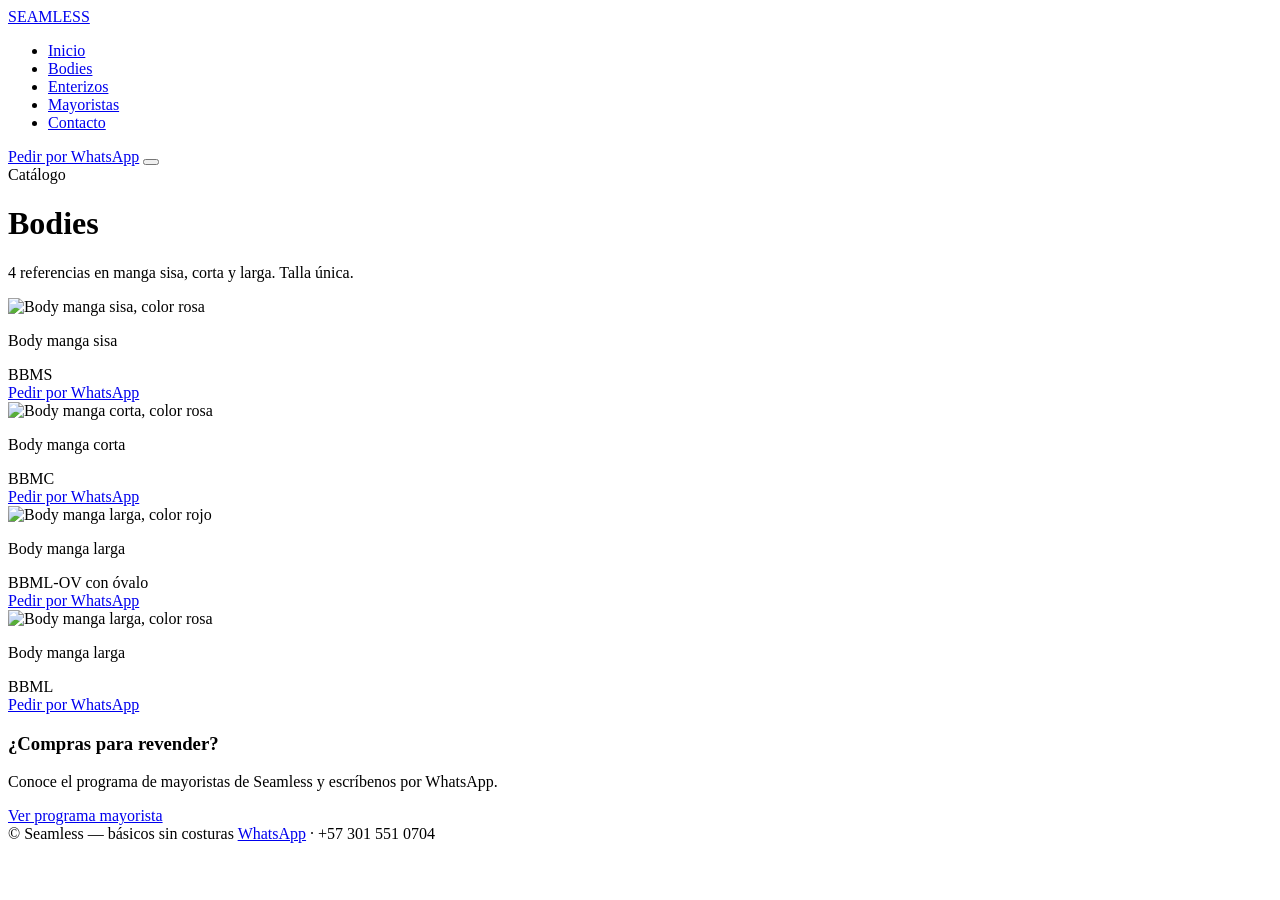
==== bodies.html @ 99f45785 "Add files via upload" ====
<!DOCTYPE html>
<html lang="es">
<head>
<meta charset="UTF-8">
<meta name="viewport" content="width=device-width, initial-scale=1.0">
<title>Bodies — Seamless</title>
<meta name="description" content="Bodies: 4 referencias. 4 referencias en manga sisa, corta y larga. Talla única.">
<link rel="icon" type="image/png" href="images/favicon-32.png">
<link rel="apple-touch-icon" href="images/apple-touch-icon.png">
<link rel="preconnect" href="https://fonts.googleapis.com">
<link rel="preconnect" href="https://fonts.gstatic.com" crossorigin>
<link href="https://fonts.googleapis.com/css2?family=Bricolage+Grotesque:opsz,wght@12..96,500;12..96,600;12..96,700&family=Work+Sans:wght@400;500;600;700&family=IBM+Plex+Mono:wght@400;500&display=swap" rel="stylesheet">
<link rel="stylesheet" href="css/styles.css">
</head>
<body>
<header class="site-nav">
  <div class="nav-inner">
    <a class="wordmark" href="index.html">SEAMLESS</a>
    <div class="nav-right">
      <ul class="nav-links">
        <li><a href="index.html">Inicio</a></li><li><a href="bodies.html" aria-current="page">Bodies</a></li><li><a href="enterizos.html">Enterizos</a></li><li><a href="mayoristas.html">Mayoristas</a></li><li><a href="contacto.html">Contacto</a></li>
      </ul>
      <a class="nav-cta" href="https://wa.me/573015510704?text=Hola%2C%20quiero%20hacer%20un%20pedido%20de%20Seamless">Pedir por WhatsApp</a>
      <button class="nav-toggle" aria-label="Abrir menú" aria-expanded="false">
        <span></span>
      </button>
    </div>
  </div>
</header>

<div class="page-tag">Catálogo</div>
<div class="hero">
  <h1>Bodies</h1>
  <p class="lede">4 referencias en manga sisa, corta y larga. Talla única.</p>
</div>

<section class="section" style="padding-top:0;">
  <div class="pgrid">
        <div class="pcard">
          <img class="pc-photo" src="images/bbms.jpg" alt="Body manga sisa, color rosa" width="900" height="1205" loading="lazy">
          <div class="pc-body">
            <p class="pc-name">Body manga sisa</p>
            <div class="pc-chips">
              <span class="chip chip--code">BBMS</span>
              
            </div>
            <div class="swatches"><span class="sw" style="background:#E7A9C4" title="Rosa"></span><span class="sw" style="background:#C98CA0" title="P De Rosa"></span><span class="sw" style="background:#171310" title="Negro"></span><span class="sw" style="background:#D9A63B" title="Amarillo"></span><span class="sw" style="background:#5C1F2E" title="Vinotinto"></span><span class="sw" style="background:#A5332E" title="Rojo"></span><span class="sw" style="background:linear-gradient(90deg,#D9B99B 50%,#6B4A34 50%)" title="Nude / Café"></span><span class="sw" style="background:linear-gradient(90deg,#D9A63B 50%,#A9C7DE 50%)" title="Amarillo / Azul Bebé"></span></div>
            <a class="wa-btn" href="https://wa.me/573015510704?text=Hola%2C%20quiero%20pedir%20el%20BBMS%20-%20Body%20manga%20sisa">Pedir por WhatsApp</a>
          </div>
        </div>
        <div class="pcard">
          <img class="pc-photo" src="images/bbmc.jpg" alt="Body manga corta, color rosa" width="900" height="1205" loading="lazy">
          <div class="pc-body">
            <p class="pc-name">Body manga corta</p>
            <div class="pc-chips">
              <span class="chip chip--code">BBMC</span>
              
            </div>
            <div class="swatches"><span class="sw" style="background:linear-gradient(90deg,#E7A9C4 50%,#EDE6D6 50%)" title="Rosa / Crudo"></span><span class="sw" style="background:linear-gradient(90deg,#C98CA0 50%,#EDE6D6 50%)" title="P De Rosa / Crudo"></span><span class="sw" style="background:linear-gradient(90deg,#6E6B3E 50%,#EDE6D6 50%)" title="Verde Oliva / Crudo"></span><span class="sw" style="background:#171310" title="Negro"></span><span class="sw" style="background:#D9A63B" title="Amarillo"></span><span class="sw" style="background:#5C1F2E" title="Vinotinto"></span><span class="sw" style="background:#6B4A34" title="Café"></span><span class="sw" style="background:#A9C7DE" title="Azul Bebé"></span></div>
            <a class="wa-btn" href="https://wa.me/573015510704?text=Hola%2C%20quiero%20pedir%20el%20BBMC%20-%20Body%20manga%20corta">Pedir por WhatsApp</a>
          </div>
        </div>
        <div class="pcard">
          <img class="pc-photo" src="images/bbml-ov.jpg" alt="Body manga larga, color rojo" width="900" height="1205" loading="lazy">
          <div class="pc-body">
            <p class="pc-name">Body manga larga</p>
            <div class="pc-chips">
              <span class="chip chip--code">BBML-OV</span>
              <span class="chip">con óvalo</span>
            </div>
            <div class="swatches"><span class="sw" style="background:#A5332E" title="Rojo"></span></div>
            <a class="wa-btn" href="https://wa.me/573015510704?text=Hola%2C%20quiero%20pedir%20el%20BBML-OV%20-%20Body%20manga%20larga">Pedir por WhatsApp</a>
          </div>
        </div>
        <div class="pcard">
          <img class="pc-photo" src="images/bbml.jpg" alt="Body manga larga, color rosa" width="900" height="1205" loading="lazy">
          <div class="pc-body">
            <p class="pc-name">Body manga larga</p>
            <div class="pc-chips">
              <span class="chip chip--code">BBML</span>
              
            </div>
            <div class="swatches"><span class="sw" style="background:linear-gradient(90deg,#E7A9C4 50%,#EDE6D6 50%)" title="Rosa / Crudo"></span><span class="sw" style="background:linear-gradient(90deg,#C98CA0 50%,#EDE6D6 50%)" title="P De Rosa / Crudo"></span><span class="sw" style="background:linear-gradient(90deg,#D9B99B 50%,#6B4A34 50%)" title="Nude / Café"></span><span class="sw" style="background:#5C1F2E" title="Vinotinto"></span><span class="sw" style="background:#6B4A34" title="Café"></span><span class="sw" style="background:#D9B99B" title="Nude"></span><span class="sw" style="background:#171310" title="Negro"></span></div>
            <a class="wa-btn" href="https://wa.me/573015510704?text=Hola%2C%20quiero%20pedir%20el%20BBML%20-%20Body%20manga%20larga">Pedir por WhatsApp</a>
          </div>
        </div>
      </div>
</section>

<section class="wholesale-band">
  <div class="wholesale-inner">
    <div>
      <h3>¿Compras para revender?</h3>
      <p>Conoce el programa de mayoristas de Seamless y escríbenos por WhatsApp.</p>
    </div>
    <a class="btn btn--solid" href="mayoristas.html">Ver programa mayorista</a>
  </div>
</section>

<footer class="site-footer">
  <span>&copy; Seamless &mdash; básicos sin costuras</span>
  <span><a href="https://wa.me/573015510704?text=Hola%2C%20quiero%20hacer%20un%20pedido%20de%20Seamless">WhatsApp</a> &middot; +57 301 551 0704</span>
</footer>
<script src="js/main.js"></script>
</body>
</html>
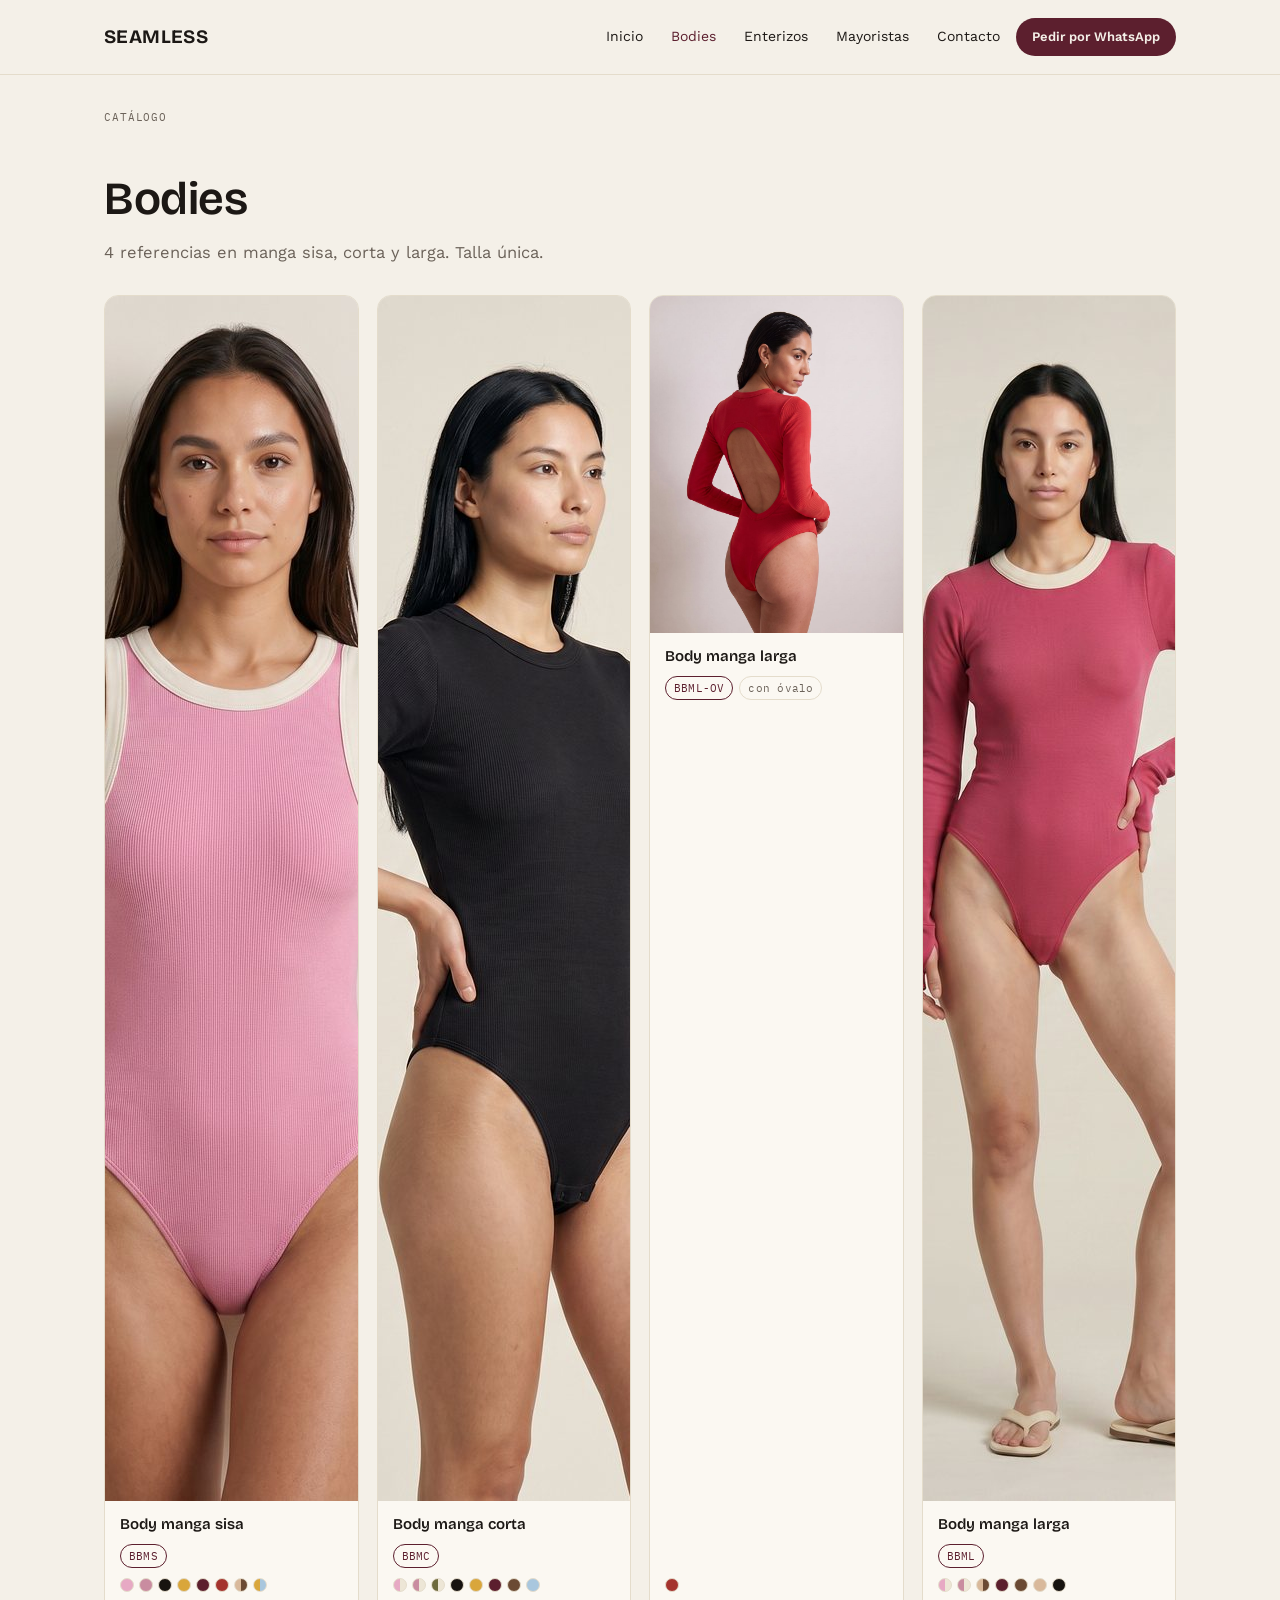
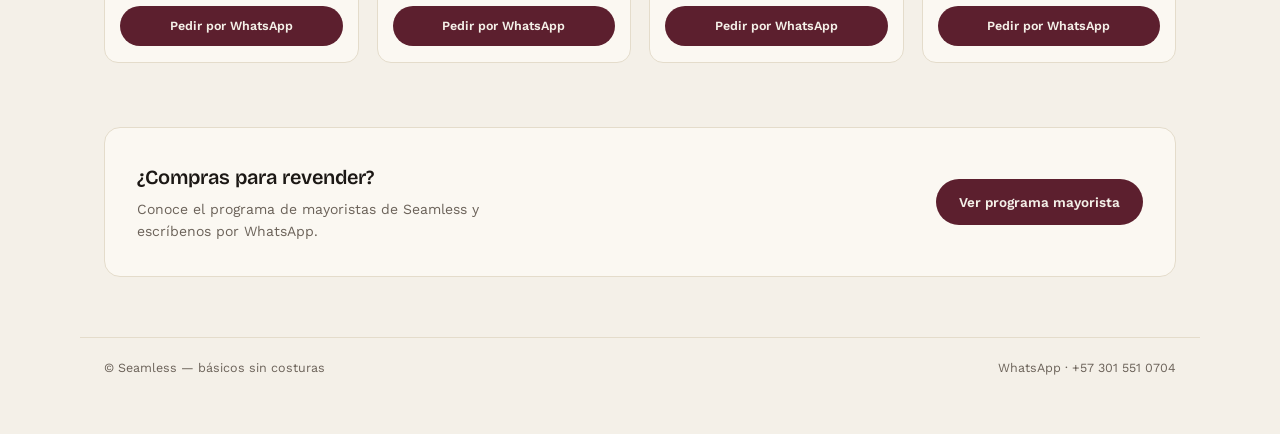
==== commit dec1984d: "Add files via upload" ====
--- a/bodies.html
+++ b/bodies.html
@@ -61,7 +61,10 @@
           </div>
         </div>
         <div class="pcard">
-          <img class="pc-photo" src="images/bbml-ov.jpg" alt="Body manga larga, color rojo" width="900" height="1205" loading="lazy">
+          <div class="pc-photo-stack">
+            <img class="pc-photo pc-photo--base" src="images/bbml-ov.jpg" alt="Body manga larga, color rojo" width="900" height="1205" loading="lazy">
+            <img class="pc-photo pc-photo--flat" src="images/bbml-ov-flat.jpg" alt="Body manga larga, color rojo, foto plana" width="900" height="1205" loading="lazy">
+          </div>
           <div class="pc-body">
             <p class="pc-name">Body manga larga</p>
             <div class="pc-chips">
--- a/css/styles.css
+++ b/css/styles.css
@@ -0,0 +1,481 @@
+/* =========================================================
+   Seamless — sistema visual
+   Paleta neutra + acento vinotinto (color real del catálogo)
+   Tipografía: Bricolage Grotesque (títulos) / Work Sans (texto) / IBM Plex Mono (códigos)
+   ========================================================= */
+
+:root {
+  --bg: #F4F0E8;
+  --surface: #FBF8F2;
+  --surface-2: #ECE4D3;
+  --ink: #1C1815;
+  --ink-soft: #6B6259;
+  --line: #E4DCCB;
+  --accent: #5C1F2E;
+  --accent-2: #7A2C40;
+  --on-accent: #F4F0E8;
+  --max: 1120px;
+}
+
+@media (prefers-color-scheme: dark) {
+  :root:not([data-theme="light"]) {
+    --bg: #1C1815;
+    --surface: #241F1B;
+    --surface-2: #2C2621;
+    --ink: #F4F0E8;
+    --ink-soft: #B8AC9C;
+    --line: #3A322B;
+    --accent: #C97D91;
+    --accent-2: #DA97A8;
+    --on-accent: #241F1B;
+  }
+}
+:root[data-theme="dark"] {
+  --bg: #1C1815;
+  --surface: #241F1B;
+  --surface-2: #2C2621;
+  --ink: #F4F0E8;
+  --ink-soft: #B8AC9C;
+  --line: #3A322B;
+  --accent: #C97D91;
+  --accent-2: #DA97A8;
+  --on-accent: #241F1B;
+}
+
+* { box-sizing: border-box; }
+html { scroll-behavior: smooth; }
+body {
+  margin: 0;
+  background: var(--bg);
+  color: var(--ink);
+  font-family: 'Work Sans', ui-sans-serif, system-ui, sans-serif;
+  line-height: 1.55;
+  -webkit-font-smoothing: antialiased;
+}
+a { color: inherit; }
+img { max-width: 100%; display: block; }
+.wrap { max-width: var(--max); margin: 0 auto; padding: 0 24px; }
+
+h1, h2, h3 { font-family: 'Bricolage Grotesque', sans-serif; font-weight: 600; margin: 0; }
+
+/* ---------- Header / nav ---------- */
+header.site-nav {
+  position: sticky;
+  top: 0;
+  z-index: 50;
+  background: var(--bg);
+  border-bottom: 1px solid var(--line);
+}
+.nav-inner {
+  max-width: var(--max);
+  margin: 0 auto;
+  padding: 18px 24px;
+  display: flex;
+  align-items: center;
+  justify-content: space-between;
+  gap: 20px;
+}
+.wordmark {
+  font-family: 'Bricolage Grotesque', sans-serif;
+  font-weight: 700;
+  font-size: 19px;
+  letter-spacing: 0.02em;
+  text-decoration: none;
+  color: var(--ink);
+}
+.nav-links {
+  display: flex;
+  align-items: center;
+  gap: 28px;
+  font-size: 14px;
+  list-style: none;
+  margin: 0;
+  padding: 0;
+}
+.nav-links a { text-decoration: none; }
+.nav-links a:hover { color: var(--accent); }
+.nav-links a[aria-current="page"] { color: var(--accent); }
+.nav-cta {
+  font-family: 'Work Sans', sans-serif;
+  font-weight: 600;
+  font-size: 13px;
+  background: var(--accent);
+  color: var(--on-accent);
+  padding: 9px 16px;
+  border-radius: 100px;
+  text-decoration: none;
+  white-space: nowrap;
+}
+.nav-right { display: flex; align-items: center; gap: 16px; }
+
+.nav-toggle {
+  display: none;
+  background: none;
+  border: 1px solid var(--line);
+  border-radius: 8px;
+  width: 38px;
+  height: 38px;
+  padding: 0;
+  align-items: center;
+  justify-content: center;
+  cursor: pointer;
+}
+.nav-toggle span,
+.nav-toggle span::before,
+.nav-toggle span::after {
+  display: block;
+  width: 18px;
+  height: 2px;
+  background: var(--ink);
+  position: relative;
+  transition: transform .2s ease, opacity .2s ease;
+}
+.nav-toggle span::before,
+.nav-toggle span::after { content: ""; position: absolute; left: 0; }
+.nav-toggle span::before { top: -6px; }
+.nav-toggle span::after { top: 6px; }
+.nav-toggle[aria-expanded="true"] span { background: transparent; }
+.nav-toggle[aria-expanded="true"] span::before { transform: translateY(6px) rotate(45deg); }
+.nav-toggle[aria-expanded="true"] span::after { transform: translateY(-6px) rotate(-45deg); }
+
+@media (max-width: 760px) {
+  .nav-toggle { display: flex; }
+  .nav-links {
+    position: absolute;
+    top: 100%;
+    left: 0;
+    right: 0;
+    background: var(--bg);
+    border-bottom: 1px solid var(--line);
+    flex-direction: column;
+    align-items: flex-start;
+    gap: 0;
+    padding: 6px 24px 18px;
+    display: none;
+  }
+  .nav-links.is-open { display: flex; }
+  .nav-links li { width: 100%; }
+  .nav-links a { display: block; padding: 12px 0; border-bottom: 1px solid var(--line); }
+  .nav-links li:last-child a { border-bottom: none; }
+}
+
+/* ---------- Banner (dev note, optional) ---------- */
+.banner { max-width: var(--max); margin: 0 auto; padding: 0 24px; }
+.banner-inner {
+  font-family: 'IBM Plex Mono', monospace;
+  font-size: 11.5px;
+  color: var(--ink-soft);
+  border: 1px dashed var(--line);
+  border-radius: 10px;
+  padding: 10px 14px;
+  margin: 18px 0 0;
+}
+
+/* ---------- Hero ---------- */
+.hero { max-width: var(--max); margin: 0 auto; padding: 48px 24px 8px; }
+.hero-eyebrow {
+  font-family: 'IBM Plex Mono', monospace;
+  font-size: 11.5px;
+  letter-spacing: 0.1em;
+  text-transform: uppercase;
+  color: var(--accent);
+  margin-bottom: 14px;
+}
+.hero h1 {
+  font-size: clamp(30px, 4.4vw, 46px);
+  letter-spacing: -0.01em;
+  line-height: 1.08;
+  margin: 0 0 16px;
+  max-width: 20ch;
+}
+.hero p.lede { color: var(--ink-soft); font-size: 16.5px; max-width: 54ch; margin: 0 0 22px; }
+.hero-ctas { display: flex; gap: 12px; flex-wrap: wrap; }
+
+.btn {
+  font-family: 'Work Sans', sans-serif;
+  font-weight: 600;
+  font-size: 13.5px;
+  padding: 12px 22px;
+  border-radius: 100px;
+  text-decoration: none;
+  white-space: nowrap;
+  display: inline-block;
+  border: 1px solid transparent;
+  cursor: pointer;
+}
+.btn--solid { background: var(--accent); color: var(--on-accent); }
+.btn--outline { border-color: var(--line); color: var(--ink); background: transparent; }
+.btn--outline:hover { border-color: var(--accent); color: var(--accent); }
+
+.talla-strip {
+  max-width: var(--max);
+  margin: 40px auto 0;
+  padding: 22px 24px;
+  border-top: 1px solid var(--line);
+  border-bottom: 1px solid var(--line);
+  display: flex;
+  align-items: center;
+  gap: 14px;
+  font-size: 14px;
+  color: var(--ink-soft);
+}
+.talla-strip strong { color: var(--ink); font-family: 'Bricolage Grotesque', sans-serif; }
+
+/* ---------- Generic section ---------- */
+.section { max-width: var(--max); margin: 0 auto; padding: 56px 24px 8px; }
+.section-head { margin-bottom: 26px; }
+.section-head h2 { font-size: 24px; margin: 0 0 8px; }
+.section-head p { color: var(--ink-soft); font-size: 14.5px; margin: 0; max-width: 50ch; }
+.page-tag {
+  max-width: var(--max);
+  margin: 34px auto 0;
+  padding: 0 24px;
+  font-family: 'IBM Plex Mono', monospace;
+  font-size: 11px;
+  letter-spacing: 0.08em;
+  text-transform: uppercase;
+  color: var(--ink-soft);
+}
+
+/* ---------- Editorial banner (Inicio) ---------- */
+.editorial-banner {
+  position: relative;
+  max-width: var(--max);
+  margin: 48px auto 0;
+  padding: 0 24px;
+}
+.editorial-banner img {
+  width: 100%;
+  aspect-ratio: 16/9;
+  object-fit: cover;
+  object-position: top center;
+  border-radius: 18px;
+  filter: brightness(0.82);
+}
+.editorial-inner {
+  position: absolute;
+  inset: 0 24px 0 24px;
+  display: flex;
+  flex-direction: column;
+  justify-content: center;
+  align-items: flex-start;
+  padding: 0 40px;
+  color: #F4F0E8;
+}
+.editorial-eyebrow {
+  font-family: 'IBM Plex Mono', monospace;
+  font-size: 11.5px;
+  letter-spacing: 0.1em;
+  text-transform: uppercase;
+  margin: 0 0 12px;
+  opacity: 0.9;
+}
+.editorial-inner h2 {
+  font-size: clamp(24px, 3.6vw, 38px);
+  line-height: 1.1;
+  margin: 0 0 12px;
+  max-width: 16ch;
+  color: #F4F0E8;
+}
+.editorial-lede { margin: 0 0 20px; max-width: 40ch; font-size: 14.5px; opacity: 0.92; }
+.editorial-inner .btn--solid { background: #F4F0E8; color: var(--accent); }
+@media (max-width: 640px) {
+  .editorial-banner img { aspect-ratio: 3/4; }
+  .editorial-inner { padding: 0 24px; align-items: flex-end; padding-bottom: 32px; }
+}
+
+/* ---------- Category teaser tiles (Inicio) ---------- */
+.teaser-grid { display: grid; grid-template-columns: 1fr 1fr; gap: 18px; }
+@media (max-width: 700px) { .teaser-grid { grid-template-columns: 1fr; } }
+.teaser-card {
+  position: relative;
+  border-radius: 16px;
+  overflow: hidden;
+  border: 1px solid var(--line);
+  background: var(--surface);
+  text-decoration: none;
+  display: block;
+}
+.teaser-card img { width: 100%; aspect-ratio: 4/3; object-fit: cover; object-position: top center; }
+.teaser-body { padding: 16px 18px 18px; display: flex; align-items: center; justify-content: space-between; gap: 12px; }
+.teaser-body h3 { font-size: 17px; margin: 0 0 4px; }
+.teaser-body p { margin: 0; color: var(--ink-soft); font-size: 13px; }
+.teaser-arrow { font-family: 'IBM Plex Mono', monospace; font-size: 18px; color: var(--accent); flex-shrink: 0; }
+
+/* ---------- Value cards ---------- */
+.value-grid { display: grid; grid-template-columns: repeat(3, 1fr); gap: 20px; }
+@media (max-width: 780px) { .value-grid { grid-template-columns: 1fr; } }
+.value-card { padding: 22px 20px; border: 1px solid var(--line); border-radius: 14px; background: var(--surface); }
+.value-num { font-family: 'IBM Plex Mono', monospace; font-size: 12px; color: var(--accent); margin-bottom: 12px; }
+.value-card h3 { font-size: 16px; margin: 0 0 8px; }
+.value-card p { margin: 0; color: var(--ink-soft); font-size: 13.5px; }
+
+/* ---------- Product grid (Bodies / Enterizos) ---------- */
+.pgrid { display: grid; grid-template-columns: repeat(4, 1fr); gap: 18px; }
+@media (max-width: 900px) { .pgrid { grid-template-columns: repeat(2, 1fr); } }
+@media (max-width: 520px) { .pgrid { grid-template-columns: 1fr; } }
+
+.pcard { background: var(--surface); border: 1px solid var(--line); border-radius: 14px; overflow: hidden; display: flex; flex-direction: column; }
+.pcard img.pc-photo { width: 100%; aspect-ratio: 3/4; object-fit: cover; object-position: top center; }
+.pc-photo-stack { position: relative; width: 100%; aspect-ratio: 3/4; overflow: hidden; }
+.pc-photo-stack .pc-photo { position: absolute; inset: 0; width: 100%; height: 100%; }
+.pc-photo-stack .pc-photo--flat { opacity: 0; object-fit: contain; background: var(--surface-2); transition: opacity .2s ease; }
+.pc-photo-stack:hover .pc-photo--flat { opacity: 1; }
+.pc-photo--empty {
+  width: 100%;
+  aspect-ratio: 3/4;
+  display: flex; align-items: center; justify-content: center;
+  background: repeating-linear-gradient(135deg, var(--surface-2), var(--surface-2) 10px, var(--surface) 10px, var(--surface) 20px);
+  border-bottom: 1px solid var(--line);
+}
+.pc-photo--empty span {
+  font-family: 'IBM Plex Mono', monospace;
+  font-size: 11.5px;
+  color: var(--ink-soft);
+  background: var(--surface);
+  border: 1px solid var(--line);
+  padding: 5px 10px;
+  border-radius: 100px;
+}
+.pc-body { padding: 14px 15px 16px; display: flex; flex-direction: column; gap: 10px; flex: 1; }
+.pc-name { font-family: 'Bricolage Grotesque', sans-serif; font-weight: 600; font-size: 15px; margin: 0; line-height: 1.25; }
+.pc-chips { display: flex; flex-wrap: wrap; gap: 6px; }
+.chip {
+  font-family: 'IBM Plex Mono', monospace;
+  font-size: 10.5px;
+  letter-spacing: 0.02em;
+  padding: 3px 8px;
+  border-radius: 100px;
+  border: 1px solid var(--line);
+  color: var(--ink-soft);
+}
+.chip--code { color: var(--accent); border-color: var(--accent); }
+.swatches { display: flex; flex-wrap: wrap; gap: 5px; margin-top: auto; }
+.swatches .sw { width: 14px; height: 14px; border-radius: 50%; border: 1px solid var(--line); display: block; }
+.wa-btn {
+  display: block;
+  text-align: center;
+  font-family: 'Work Sans', sans-serif;
+  font-weight: 600;
+  font-size: 12.5px;
+  padding: 10px 0;
+  border-radius: 100px;
+  background: var(--accent);
+  color: var(--on-accent);
+  margin-top: 4px;
+  text-decoration: none;
+}
+
+/* ---------- Wholesale band ---------- */
+.wholesale-band { max-width: var(--max); margin: 56px auto 0; padding: 0 24px; }
+.wholesale-inner {
+  background: var(--surface);
+  border: 1px solid var(--line);
+  border-radius: 16px;
+  padding: 34px 32px;
+  display: flex;
+  align-items: center;
+  justify-content: space-between;
+  gap: 24px;
+  flex-wrap: wrap;
+}
+.wholesale-inner h3 { font-size: 20px; margin: 0 0 6px; }
+.wholesale-inner p { margin: 0; color: var(--ink-soft); font-size: 14px; max-width: 46ch; }
+
+/* ---------- Steps (Mayoristas) ---------- */
+.steps { display: grid; grid-template-columns: repeat(3, 1fr); gap: 20px; }
+@media (max-width: 780px) { .steps { grid-template-columns: 1fr; } }
+.step-card { padding: 22px 20px; border: 1px solid var(--line); border-radius: 14px; background: var(--surface); }
+.step-num { font-size: 26px; color: var(--accent); margin-bottom: 10px; font-family: 'Bricolage Grotesque', sans-serif; font-weight: 600; }
+.step-card h3 { font-size: 15.5px; margin: 0 0 6px; }
+.step-card p { margin: 0; color: var(--ink-soft); font-size: 13.5px; }
+
+/* ---------- Benefit list ---------- */
+.benefit-list { display: grid; grid-template-columns: repeat(3, 1fr); gap: 18px; }
+@media (max-width: 780px) { .benefit-list { grid-template-columns: 1fr; } }
+.benefit-item { padding: 18px; border: 1px solid var(--line); border-radius: 12px; background: var(--surface); font-size: 13.5px; color: var(--ink-soft); }
+.benefit-item strong { display: block; color: var(--ink); font-family: 'Bricolage Grotesque', sans-serif; font-size: 14.5px; margin-bottom: 4px; font-weight: 600; }
+
+/* ---------- Pending info panel (Mayoristas / Contacto) ---------- */
+.pending-panel {
+  border: 1px dashed var(--line);
+  border-radius: 14px;
+  padding: 22px 24px;
+  background: var(--surface);
+  display: flex;
+  flex-wrap: wrap;
+  gap: 22px 40px;
+}
+.pending-item { min-width: 200px; }
+.pending-item .pi-label {
+  font-family: 'IBM Plex Mono', monospace;
+  font-size: 11px;
+  letter-spacing: 0.04em;
+  text-transform: uppercase;
+  color: var(--ink-soft);
+  margin-bottom: 6px;
+}
+.pending-item .pi-value { font-family: 'IBM Plex Mono', monospace; font-size: 13.5px; color: var(--accent); }
+.pending-note { margin: 14px 0 0; font-size: 13px; color: var(--ink-soft); }
+
+/* ---------- Info panel (resolved version of the pending panel: solid border) ---------- */
+.info-panel {
+  border: 1px solid var(--line);
+  border-radius: 14px;
+  padding: 22px 24px;
+  background: var(--surface);
+  display: flex;
+  flex-wrap: wrap;
+  gap: 22px 40px;
+}
+.info-item { min-width: 200px; }
+.info-item .ii-label {
+  font-family: 'IBM Plex Mono', monospace;
+  font-size: 11px;
+  letter-spacing: 0.04em;
+  text-transform: uppercase;
+  color: var(--ink-soft);
+  margin-bottom: 6px;
+}
+.info-item .ii-value { font-family: 'IBM Plex Mono', monospace; font-size: 13.5px; color: var(--accent); }
+
+/* ---------- Social links (Contacto) ---------- */
+.social-row { display: flex; flex-wrap: wrap; gap: 12px; }
+.social-link {
+  width: 46px;
+  height: 46px;
+  border-radius: 50%;
+  border: 1px solid var(--line);
+  display: flex;
+  align-items: center;
+  justify-content: center;
+  color: var(--ink);
+  text-decoration: none;
+  transition: color .15s ease, border-color .15s ease;
+}
+.social-link:hover { color: var(--accent); border-color: var(--accent); }
+.social-link svg { width: 20px; height: 20px; display: block; }
+
+/* ---------- CTA band ---------- */
+.cta-band { max-width: var(--max); margin: 44px auto 0; padding: 0 24px; }
+.cta-inner { background: var(--accent); color: var(--on-accent); border-radius: 18px; padding: 40px 36px; text-align: center; }
+.cta-inner h3 { font-size: 24px; margin: 0 0 10px; }
+.cta-inner p { margin: 0 0 20px; opacity: 0.85; font-size: 14.5px; }
+.cta-inner .btn--solid { background: var(--on-accent); color: var(--accent); }
+
+/* ---------- Footer ---------- */
+footer.site-footer {
+  max-width: var(--max);
+  margin: 60px auto 0;
+  padding: 24px 24px 56px;
+  display: flex;
+  justify-content: space-between;
+  flex-wrap: wrap;
+  gap: 10px;
+  font-size: 12.5px;
+  color: var(--ink-soft);
+  border-top: 1px solid var(--line);
+  padding-top: 20px;
+}
+footer.site-footer a { text-decoration: none; }
+footer.site-footer a:hover { color: var(--accent); }
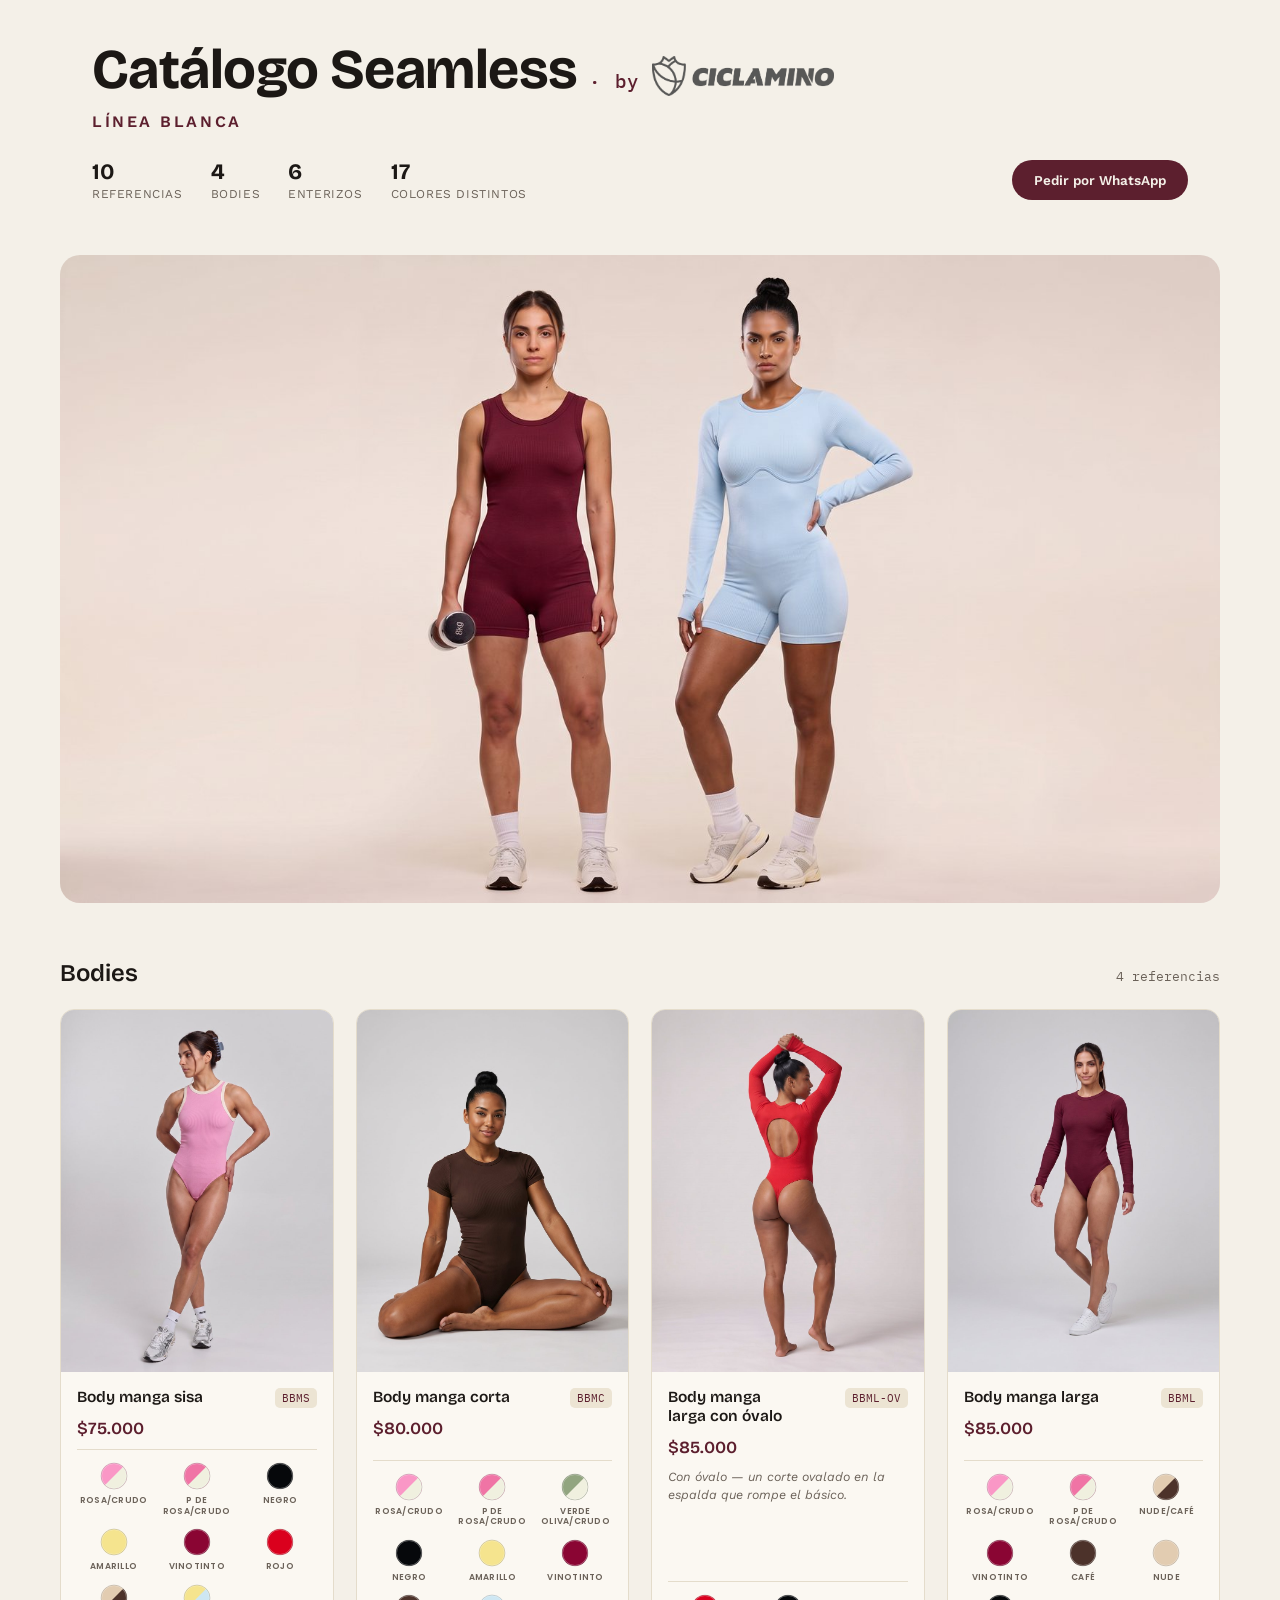
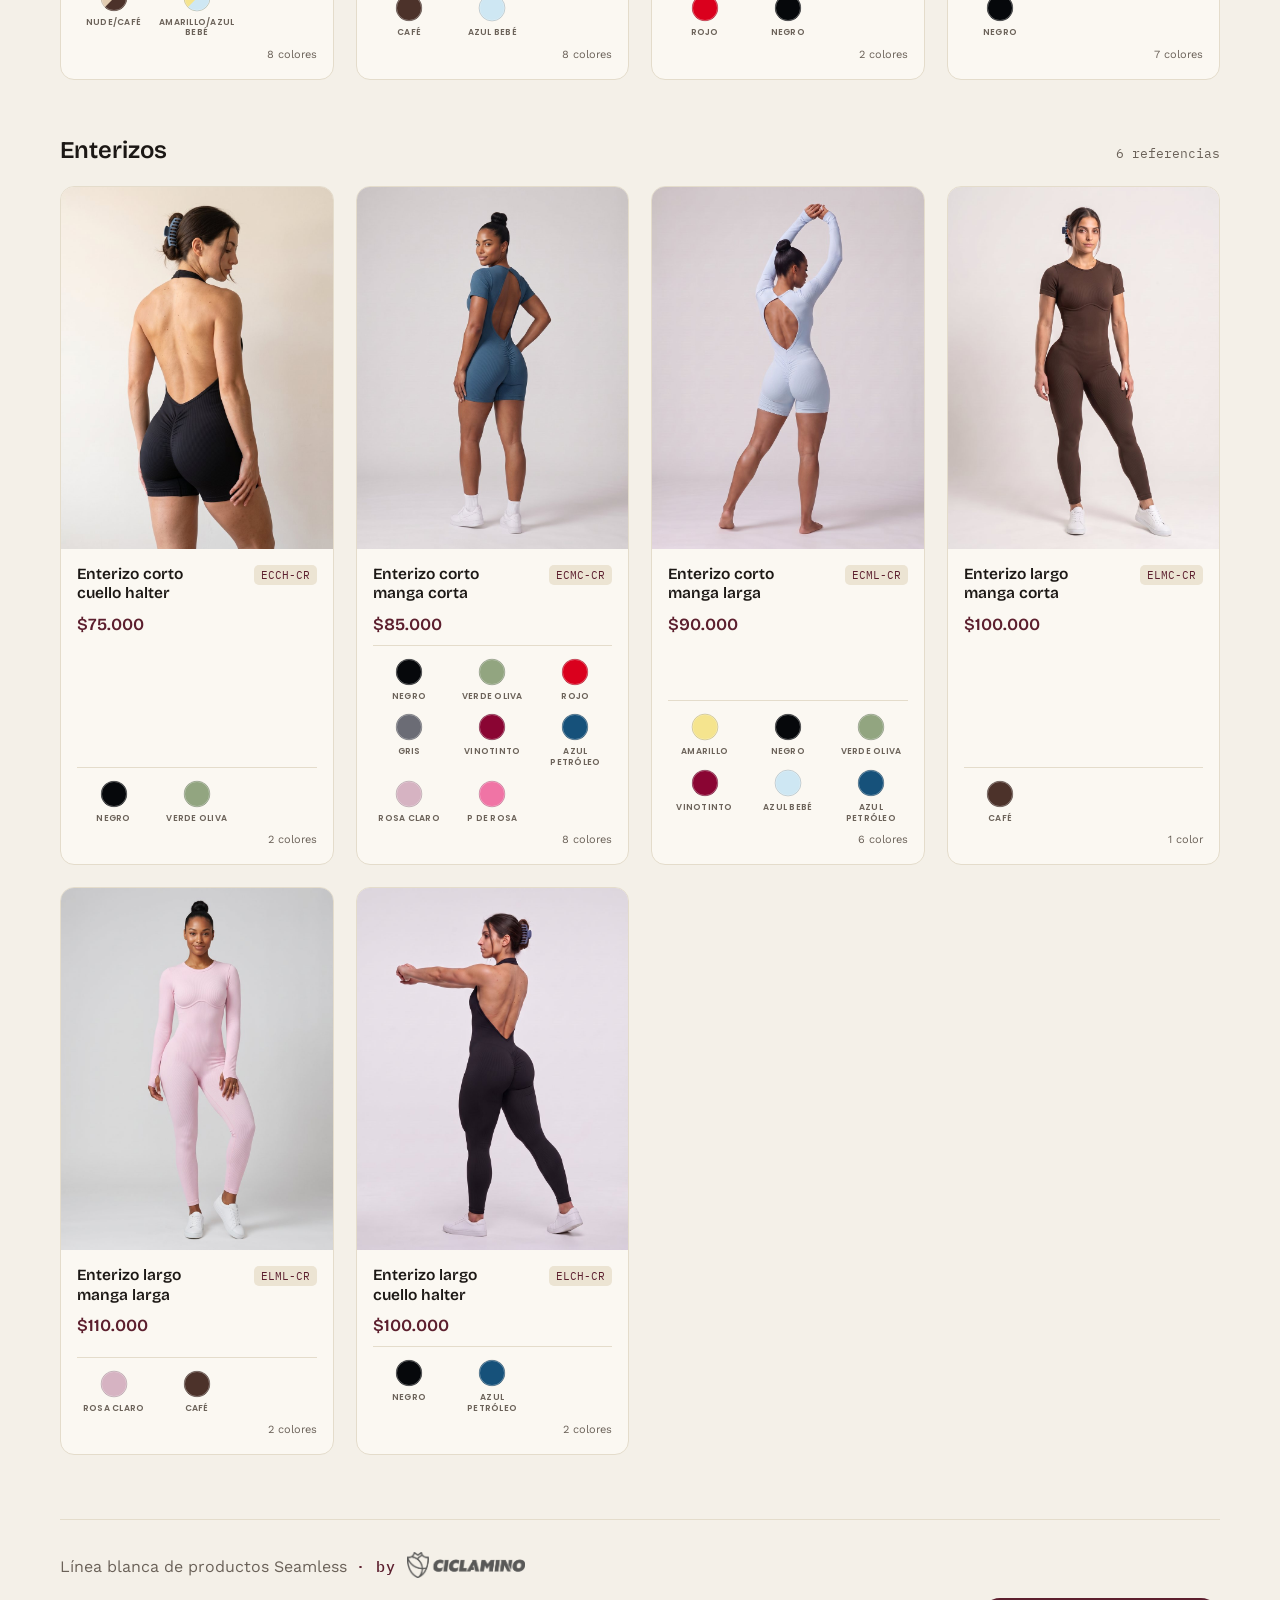
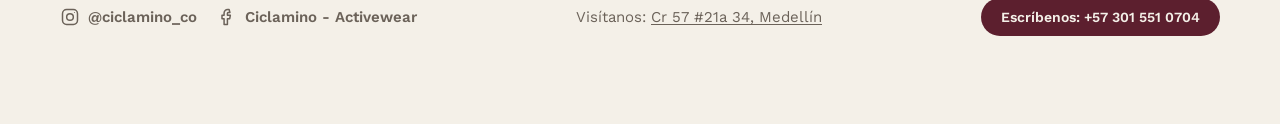
==== commit 92506015: "Add files via upload" ====
--- a/bodies.html
+++ b/bodies.html
@@ -1,109 +1,7 @@
 <!DOCTYPE html>
-<html lang="es">
-<head>
-<meta charset="UTF-8">
-<meta name="viewport" content="width=device-width, initial-scale=1.0">
-<title>Bodies — Seamless</title>
-<meta name="description" content="Bodies: 4 referencias. 4 referencias en manga sisa, corta y larga. Talla única.">
-<link rel="icon" type="image/png" href="images/favicon-32.png">
-<link rel="apple-touch-icon" href="images/apple-touch-icon.png">
-<link rel="preconnect" href="https://fonts.googleapis.com">
-<link rel="preconnect" href="https://fonts.gstatic.com" crossorigin>
-<link href="https://fonts.googleapis.com/css2?family=Bricolage+Grotesque:opsz,wght@12..96,500;12..96,600;12..96,700&family=Work+Sans:wght@400;500;600;700&family=IBM+Plex+Mono:wght@400;500&display=swap" rel="stylesheet">
-<link rel="stylesheet" href="css/styles.css">
-</head>
-<body>
-<header class="site-nav">
-  <div class="nav-inner">
-    <a class="wordmark" href="index.html">SEAMLESS</a>
-    <div class="nav-right">
-      <ul class="nav-links">
-        <li><a href="index.html">Inicio</a></li><li><a href="bodies.html" aria-current="page">Bodies</a></li><li><a href="enterizos.html">Enterizos</a></li><li><a href="mayoristas.html">Mayoristas</a></li><li><a href="contacto.html">Contacto</a></li>
-      </ul>
-      <a class="nav-cta" href="https://wa.me/573015510704?text=Hola%2C%20quiero%20hacer%20un%20pedido%20de%20Seamless">Pedir por WhatsApp</a>
-      <button class="nav-toggle" aria-label="Abrir menú" aria-expanded="false">
-        <span></span>
-      </button>
-    </div>
-  </div>
-</header>
-
-<div class="page-tag">Catálogo</div>
-<div class="hero">
-  <h1>Bodies</h1>
-  <p class="lede">4 referencias en manga sisa, corta y larga. Talla única.</p>
-</div>
-
-<section class="section" style="padding-top:0;">
-  <div class="pgrid">
-        <div class="pcard">
-          <img class="pc-photo" src="images/bbms.jpg" alt="Body manga sisa, color rosa" width="900" height="1205" loading="lazy">
-          <div class="pc-body">
-            <p class="pc-name">Body manga sisa</p>
-            <div class="pc-chips">
-              <span class="chip chip--code">BBMS</span>
-              
-            </div>
-            <div class="swatches"><span class="sw" style="background:#E7A9C4" title="Rosa"></span><span class="sw" style="background:#C98CA0" title="P De Rosa"></span><span class="sw" style="background:#171310" title="Negro"></span><span class="sw" style="background:#D9A63B" title="Amarillo"></span><span class="sw" style="background:#5C1F2E" title="Vinotinto"></span><span class="sw" style="background:#A5332E" title="Rojo"></span><span class="sw" style="background:linear-gradient(90deg,#D9B99B 50%,#6B4A34 50%)" title="Nude / Café"></span><span class="sw" style="background:linear-gradient(90deg,#D9A63B 50%,#A9C7DE 50%)" title="Amarillo / Azul Bebé"></span></div>
-            <a class="wa-btn" href="https://wa.me/573015510704?text=Hola%2C%20quiero%20pedir%20el%20BBMS%20-%20Body%20manga%20sisa">Pedir por WhatsApp</a>
-          </div>
-        </div>
-        <div class="pcard">
-          <img class="pc-photo" src="images/bbmc.jpg" alt="Body manga corta, color rosa" width="900" height="1205" loading="lazy">
-          <div class="pc-body">
-            <p class="pc-name">Body manga corta</p>
-            <div class="pc-chips">
-              <span class="chip chip--code">BBMC</span>
-              
-            </div>
-            <div class="swatches"><span class="sw" style="background:linear-gradient(90deg,#E7A9C4 50%,#EDE6D6 50%)" title="Rosa / Crudo"></span><span class="sw" style="background:linear-gradient(90deg,#C98CA0 50%,#EDE6D6 50%)" title="P De Rosa / Crudo"></span><span class="sw" style="background:linear-gradient(90deg,#6E6B3E 50%,#EDE6D6 50%)" title="Verde Oliva / Crudo"></span><span class="sw" style="background:#171310" title="Negro"></span><span class="sw" style="background:#D9A63B" title="Amarillo"></span><span class="sw" style="background:#5C1F2E" title="Vinotinto"></span><span class="sw" style="background:#6B4A34" title="Café"></span><span class="sw" style="background:#A9C7DE" title="Azul Bebé"></span></div>
-            <a class="wa-btn" href="https://wa.me/573015510704?text=Hola%2C%20quiero%20pedir%20el%20BBMC%20-%20Body%20manga%20corta">Pedir por WhatsApp</a>
-          </div>
-        </div>
-        <div class="pcard">
-          <div class="pc-photo-stack">
-            <img class="pc-photo pc-photo--base" src="images/bbml-ov.jpg" alt="Body manga larga, color rojo" width="900" height="1205" loading="lazy">
-            <img class="pc-photo pc-photo--flat" src="images/bbml-ov-flat.jpg" alt="Body manga larga, color rojo, foto plana" width="900" height="1205" loading="lazy">
-          </div>
-          <div class="pc-body">
-            <p class="pc-name">Body manga larga</p>
-            <div class="pc-chips">
-              <span class="chip chip--code">BBML-OV</span>
-              <span class="chip">con óvalo</span>
-            </div>
-            <div class="swatches"><span class="sw" style="background:#A5332E" title="Rojo"></span></div>
-            <a class="wa-btn" href="https://wa.me/573015510704?text=Hola%2C%20quiero%20pedir%20el%20BBML-OV%20-%20Body%20manga%20larga">Pedir por WhatsApp</a>
-          </div>
-        </div>
-        <div class="pcard">
-          <img class="pc-photo" src="images/bbml.jpg" alt="Body manga larga, color rosa" width="900" height="1205" loading="lazy">
-          <div class="pc-body">
-            <p class="pc-name">Body manga larga</p>
-            <div class="pc-chips">
-              <span class="chip chip--code">BBML</span>
-              
-            </div>
-            <div class="swatches"><span class="sw" style="background:linear-gradient(90deg,#E7A9C4 50%,#EDE6D6 50%)" title="Rosa / Crudo"></span><span class="sw" style="background:linear-gradient(90deg,#C98CA0 50%,#EDE6D6 50%)" title="P De Rosa / Crudo"></span><span class="sw" style="background:linear-gradient(90deg,#D9B99B 50%,#6B4A34 50%)" title="Nude / Café"></span><span class="sw" style="background:#5C1F2E" title="Vinotinto"></span><span class="sw" style="background:#6B4A34" title="Café"></span><span class="sw" style="background:#D9B99B" title="Nude"></span><span class="sw" style="background:#171310" title="Negro"></span></div>
-            <a class="wa-btn" href="https://wa.me/573015510704?text=Hola%2C%20quiero%20pedir%20el%20BBML%20-%20Body%20manga%20larga">Pedir por WhatsApp</a>
-          </div>
-        </div>
-      </div>
-</section>
-
-<section class="wholesale-band">
-  <div class="wholesale-inner">
-    <div>
-      <h3>¿Compras para revender?</h3>
-      <p>Conoce el programa de mayoristas de Seamless y escríbenos por WhatsApp.</p>
-    </div>
-    <a class="btn btn--solid" href="mayoristas.html">Ver programa mayorista</a>
-  </div>
-</section>
-
-<footer class="site-footer">
-  <span>&copy; Seamless &mdash; básicos sin costuras</span>
-  <span><a href="https://wa.me/573015510704?text=Hola%2C%20quiero%20hacer%20un%20pedido%20de%20Seamless">WhatsApp</a> &middot; +57 301 551 0704</span>
-</footer>
-<script src="js/main.js"></script>
-</body>
-</html>
+<html lang="es"><head><meta charset="UTF-8">
+<title>Catálogo Seamless | Ciclamino</title>
+<meta http-equiv="refresh" content="0; url=index.html#bodies">
+<link rel="canonical" href="index.html#bodies">
+<script>location.replace("index.html#bodies");</script>
+</head><body><p><a href="index.html#bodies">Ir al catálogo Seamless</a></p></body></html>
